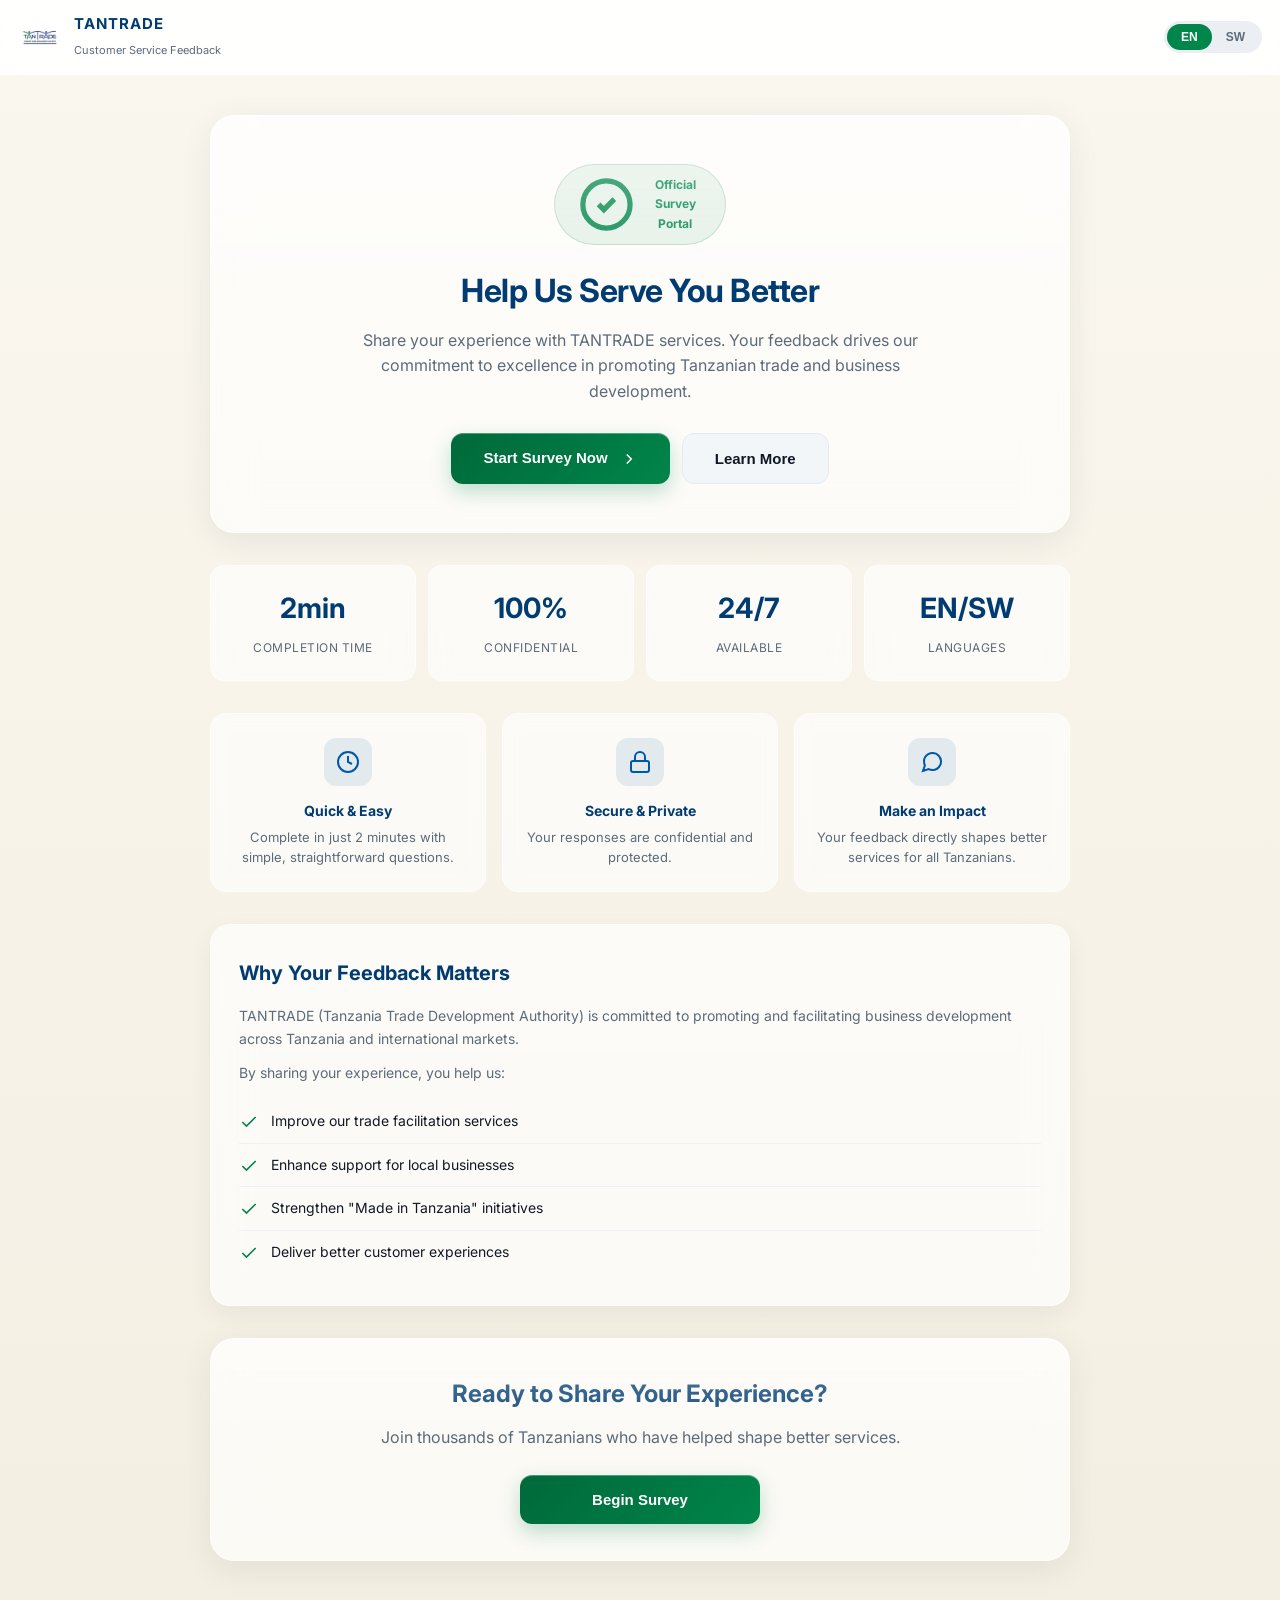
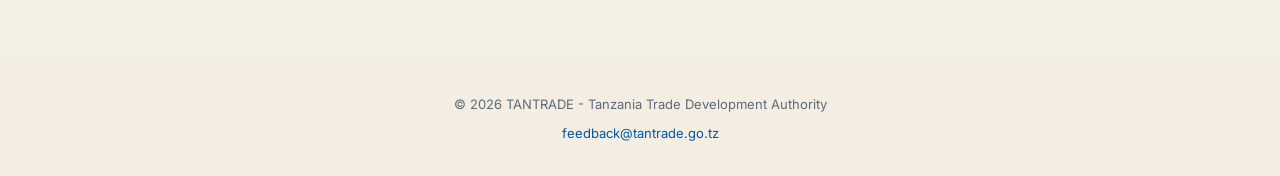
==== index.html @ 0ad1a7ee "Add initial index.html for customer feedback site" ====
<!DOCTYPE html>
<html lang="en">
<head>
<meta charset="UTF-8">
<meta name="viewport" content="width=device-width, initial-scale=1.0">
<title>TANTRADE Customer Feedback | Share Your Experience</title>
<link rel="icon" type="image/png" href="tantrade-logo.png">
<link href="https://fonts.googleapis.com/css2?family=Inter:wght@400;600;700;800&display=swap" rel="stylesheet">
<style>
:root{--blue:#0057a8;--blue-dark:#003c71;--green:#00854a;--ink:#101826;--muted:#5c6b7a;--border:#e3eaf3;--card:#fff}
*{margin:0;padding:0;box-sizing:border-box}
body{font-family:'Inter',sans-serif;background:linear-gradient(180deg,#faf7ef,#f3eee1);min-height:100vh;color:var(--ink);line-height:1.6}

/* Header */
.fb-header{position:sticky;top:0;z-index:50;display:flex;justify-content:space-between;align-items:center;gap:10px;padding:12px 18px;background:rgba(255,255,255,.9);backdrop-filter:blur(12px);border-bottom:1px solid rgba(255,255,255,.6)}
.fb-brand{display:flex;gap:10px;align-items:center}
.fb-logo{width:46px;height:36px;object-fit:contain;background:#fff;border-radius:8px;padding:3px}
.fb-brand b{color:var(--blue-dark);display:block;font-size:15px;letter-spacing:1px}
.fb-brand span{color:var(--muted);font-size:11px}
.lang-toggle{display:flex;background:rgba(0,60,113,.08);border-radius:999px;padding:3px}
.lang-toggle button{border:none;background:transparent;color:var(--muted);font-weight:700;font-size:12px;padding:6px 14px;border-radius:999px;cursor:pointer;transition:.2s}
.lang-toggle button.active{background:var(--green);color:#fff}

/* Main Content */
.landing-main{max-width:900px;margin:0 auto;padding:40px 20px 60px}

/* Hero Section */
.hero{background:rgba(255,255,255,.65);backdrop-filter:blur(20px);border:1px solid rgba(255,255,255,.6);border-radius:24px;padding:48px 32px;text-align:center;box-shadow:0 8px 32px rgba(28,37,48,.08),inset 0 1px 0 rgba(255,255,255,.9);margin-bottom:32px;position:relative;overflow:hidden}
.hero::before{content:'';position:absolute;top:0;left:0;right:0;height:50%;background:linear-gradient(180deg,rgba(255,255,255,.4),transparent);pointer-events:none}
.hero-badge{display:inline-flex;align-items:center;gap:8px;padding:8px 20px;background:rgba(0,133,74,.1);border:1px solid rgba(0,133,74,.2);border-radius:999px;font-size:12px;font-weight:700;color:var(--green);margin-bottom:20px}
.hero h1{font-size:32px;color:var(--blue-dark);margin-bottom:12px;letter-spacing:-.5px;position:relative}
.hero p{font-size:16px;color:var(--muted);max-width:600px;margin:0 auto 28px;position:relative}

/* CTA Buttons */
.cta-group{display:flex;gap:12px;justify-content:center;flex-wrap:wrap;position:relative}
.btn-primary{background:linear-gradient(135deg,#00693b,#00854a);color:#fff;border:none;border-radius:12px;padding:16px 32px;font-size:15px;font-weight:700;cursor:pointer;transition:.25s;box-shadow:0 8px 20px rgba(0,133,74,.25),inset 0 1px 0 rgba(255,255,255,.3)}
.btn-primary:hover{transform:translateY(-2px);box-shadow:0 12px 28px rgba(0,133,74,.35)}
.btn-secondary{background:rgba(241,245,249,.9);color:var(--ink);border:1.5px solid var(--border);border-radius:12px;padding:16px 32px;font-size:15px;font-weight:700;cursor:pointer;transition:.25s}
.btn-secondary:hover{background:#fff;border-color:var(--blue)}

/* Features Grid */
.features{display:grid;grid-template-columns:1fr;margin-bottom:32px;gap:16px}
@media(min-width:640px){.features{grid-template-columns:repeat(3,1fr)}}
.feature-card{background:rgba(255,255,255,.6);backdrop-filter:blur(10px);border:1px solid rgba(255,255,255,.5);border-radius:16px;padding:24px 20px;text-align:center;transition:.25s}
.feature-card:hover{transform:translateY(-3px);box-shadow:0 12px 24px rgba(28,37,48,.08)}
.feature-icon{width:48px;height:48px;margin:0 auto 14px;background:rgba(0,87,168,.1);border-radius:12px;display:flex;align-items:center;justify-content:center;color:var(--blue)}
.feature-icon svg{width:24px;height:24px}
.feature-card h3{font-size:14px;color:var(--blue-dark);margin-bottom:6px}
.feature-card p{font-size:13px;color:var(--muted);line-height:1.5}

/* Info Section */
.info-section{background:rgba(255,255,255,.65);backdrop-filter:blur(20px);border:1px solid rgba(255,255,255,.6);border-radius:20px;padding:32px 28px;margin-bottom:32px;box-shadow:0 8px 24px rgba(28,37,48,.06)}
.info-section h2{font-size:20px;color:var(--blue-dark);margin-bottom:16px}
.info-section p{color:var(--muted);font-size:14px;margin-bottom:12px}
.info-list{list-style:none;margin-top:16px}
.info-list li{display:flex;align-items:flex-start;gap:12px;padding:10px 0;border-bottom:1px solid rgba(227,234,243,.6);font-size:14px;color:var(--ink)}
.info-list li:last-child{border-bottom:none}
.info-list li svg{width:20px;height:20px;color:var(--green);flex:none;margin-top:2px}

/* Stats Row */
.stats-row{display:grid;grid-template-columns:repeat(2,1fr);gap:12px;margin-bottom:32px}
@media(min-width:640px){.stats-row{grid-template-columns:repeat(4,1fr)}}
.stat-card{background:rgba(255,255,255,.6);backdrop-filter:blur(10px);border:1px solid rgba(255,255,255,.5);border-radius:14px;padding:20px 16px;text-align:center}
.stat-card b{display:block;font-size:28px;color:var(--blue-dark);margin-bottom:4px}
.stat-card span{font-size:12px;color:var(--muted);text-transform:uppercase;letter-spacing:.5px}

/* Footer */
.landing-footer{text-align:center;padding:32px 20px;color:var(--muted);font-size:13px;border-top:1px solid rgba(227,234,243,.6);margin-top:40px}
.landing-footer a{color:var(--blue);text-decoration:none}
.landing-footer a:hover{text-decoration:underline}

/* Mobile */
@media(max-width:640px){
  .hero{padding:36px 22px}
  .hero h1{font-size:24px}
  .hero p{font-size:14px}
  .cta-group{flex-direction:column}
  .btn-primary,.btn-secondary{width:100%}
  .info-section{padding:24px 20px}
}
</style>
</head>
<body>

<header class="fb-header">
  <div class="fb-brand">
    <img src="tantrade-logo.png" alt="TANTRADE" class="fb-logo">
    <div>
      <b>TANTRADE</b>
      <span>Customer Service Feedback</span>
    </div>
  </div>
  <div class="lang-toggle">
    <button class="active" onclick="setLang('en')">EN</button>
    <button onclick="setLang('sw')">SW</button>
  </div>
</header>

<main class="landing-main">

  <!-- HERO -->
  <section class="hero">
    <div class="hero-badge">
      <svg viewBox="0 0 24 24" fill="none" stroke="currentColor" stroke-width="2"><path d="M9 12l2 2 4-4m6 2a9 9 0 11-18 0 9 9 0 0118 0z"/></svg>
      <span>Official Survey Portal</span>
    </div>
    <h1 data-i18n="heroTitle">Help Us Serve You Better</h1>
    <p data-i18n="heroSub">Share your experience with TANTRADE services. Your feedback drives our commitment to excellence in promoting Tanzanian trade and business development.</p>
    <div class="cta-group">
      <button class="btn-primary" onclick="startSurvey()">
        <span data-i18n="startBtn">Start Survey Now</span>
        <svg style="display:inline;vertical-align:middle;margin-left:8px;width:18px;height:18px" viewBox="0 0 24 24" fill="none" stroke="currentColor" stroke-width="2"><polyline points="9 18 15 12 9 6"/></svg>
      </button>
      <button class="btn-secondary" onclick="learnMore()" data-i18n="learnBtn">Learn More</button>
    </div>
  </section>

  <!-- STATS -->
  <div class="stats-row">
    <div class="stat-card">
      <b>2min</b>
      <span>Completion Time</span>
    </div>
    <div class="stat-card">
      <b>100%</b>
      <span>Confidential</span>
    </div>
    <div class="stat-card">
      <b>24/7</b>
      <span>Available</span>
    </div>
    <div class="stat-card">
      <b>EN/SW</b>
      <span>Languages</span>
    </div>
  </div>

  <!-- FEATURES -->
  <section class="features">
    <div class="feature-card">
      <div class="feature-icon">
        <svg viewBox="0 0 24 24" fill="none" stroke="currentColor" stroke-width="2"><circle cx="12" cy="12" r="10"/><polyline points="12 6 12 12 16 14"/></svg>
      </div>
      <h3 data-i18n="feat1Title">Quick & Easy</h3>
      <p data-i18n="feat1Desc">Complete in just 2 minutes with simple, straightforward questions.</p>
    </div>
    <div class="feature-card">
      <div class="feature-icon">
        <svg viewBox="0 0 24 24" fill="none" stroke="currentColor" stroke-width="2"><rect x="3" y="11" width="18" height="11" rx="2" ry="2"/><path d="M7 11V7a5 5 0 0110 0v4"/></svg>
      </div>
      <h3 data-i18n="feat2Title">Secure & Private</h3>
      <p data-i18n="feat2Desc">Your responses are confidential and protected.</p>
    </div>
    <div class="feature-card">
      <div class="feature-icon">
        <svg viewBox="0 0 24 24" fill="none" stroke="currentColor" stroke-width="2"><path d="M21 11.5a8.38 8.38 0 01-.9 3.8 8.5 8.5 0 01-7.6 4.7 8.38 8.38 0 01-3.8-.9L3 21l1.9-5.7a8.38 8.38 0 01-.9-3.8 8.5 8.5 0 014.7-7.6 8.38 8.38 0 013.8-.9h.5a8.48 8.48 0 018 8v.5z"/></svg>
      </div>
      <h3 data-i18n="feat3Title">Make an Impact</h3>
      <p data-i18n="feat3Desc">Your feedback directly shapes better services for all Tanzanians.</p>
    </div>
  </section>

  <!-- ABOUT -->
  <section class="info-section">
    <h2 data-i18n="aboutTitle">Why Your Feedback Matters</h2>
    <p data-i18n="aboutP1">TANTRADE (Tanzania Trade Development Authority) is committed to promoting and facilitating business development across Tanzania and international markets.</p>
    <p data-i18n="aboutP2">By sharing your experience, you help us:</p>
    <ul class="info-list">
      <li>
        <svg viewBox="0 0 24 24" fill="none" stroke="currentColor" stroke-width="2"><polyline points="20 6 9 17 4 12"/></svg>
        <span data-i18n="about1">Improve our trade facilitation services</span>
      </li>
      <li>
        <svg viewBox="0 0 24 24" fill="none" stroke="currentColor" stroke-width="2"><polyline points="20 6 9 17 4 12"/></svg>
        <span data-i18n="about2">Enhance support for local businesses</span>
      </li>
      <li>
        <svg viewBox="0 0 24 24" fill="none" stroke="currentColor" stroke-width="2"><polyline points="20 6 9 17 4 12"/></svg>
        <span data-i18n="about3">Strengthen "Made in Tanzania" initiatives</span>
      </li>
      <li>
        <svg viewBox="0 0 24 24" fill="none" stroke="currentColor" stroke-width="2"><polyline points="20 6 9 17 4 12"/></svg>
        <span data-i18n="about4">Deliver better customer experiences</span>
      </li>
    </ul>
  </section>

  <!-- FINAL CTA -->
  <section class="hero" style="padding:36px 28px;margin-bottom:0">
    <h2 style="font-size:24px;color:var(--blue-dark);margin-bottom:12px" data-i18n="finalTitle">Ready to Share Your Experience?</h2>
    <p style="color:var(--muted);margin-bottom:24px" data-i18n="finalSub">Join thousands of Tanzanians who have helped shape better services.</p>
    <button class="btn-primary" onclick="startSurvey()" style="min-width:240px" data-i18n="finalBtn">Begin Survey</button>
  </section>

</main>

<footer class="landing-footer">
  <p>&copy; 2026 TANTRADE - Tanzania Trade Development Authority</p>
  <p style="margin-top:8px"><a href="mailto:feedback@tantrade.go.tz">feedback@tantrade.go.tz</a></p>
</footer>

<script>
// Language toggle
function setLang(lang) {
  document.querySelectorAll('.lang-toggle button').forEach(btn => btn.classList.remove('active'));
  document.getElementById(lang === 'en' ? 'langEn' : 'langSw')?.classList.add('active') || 
    event.target.classList.add('active');
  
  const translations = {
    en: {
      heroTitle: "Help Us Serve You Better",
      heroSub: "Share your experience with TANTRADE services. Your feedback drives our commitment to excellence.",
      startBtn: "Start Survey Now",
      learnBtn: "Learn More",
      feat1Title: "Quick & Easy",
      feat1Desc: "Complete in just 2 minutes with simple, straightforward questions.",
      feat2Title: "Secure & Private",
      feat2Desc: "Your responses are confidential and protected.",
      feat3Title: "Make an Impact",
      feat3Desc: "Your feedback directly shapes better services for all Tanzanians.",
      aboutTitle: "Why Your Feedback Matters",
      aboutP1: "TANTRADE is committed to promoting and facilitating business development across Tanzania.",
      aboutP2: "By sharing your experience, you help us:",
      about1: "Improve our trade facilitation services",
      about2: "Enhance support for local businesses",
      about3: "Strengthen 'Made in Tanzania' initiatives",
      about4: "Deliver better customer experiences",
      finalTitle: "Ready to Share Your Experience?",
      finalSub: "Join thousands of Tanzanians who have helped shape better services.",
      finalBtn: "Begin Survey"
    },
    sw: {
      heroTitle: "Tusaidie Kukuhudumia Vyema",
      heroSub: "Shiriki uzoefu wako na huduma za TANTRADE. Maoni yako yanatuwezesha kuboresha huduma.",
      startBtn: "Anza Utafiti Sasa",
      learnBtn: "Jifunze Zaidi",
      feat1Title: "Haraka na Rahisi",
      feat1Desc: "Kamilisha kwa dakika 2 tu kwa maswali rahisi.",
      feat2Title: "Salama na Faragha",
      feat2Desc: "Majibu yako ni ya siri na yamelindwa.",
      feat3Title: "Fanya Tofauti",
      feat3Desc: "Maoni yako yanaunda huduma bora kwa Watanzania wote.",
      aboutTitle: "Kwa Nini Maoni Yako Yanafaa",
      aboutP1: "TANTRADE imejizatiti kukuza na kurahisisha maendeleo ya biashara Tanzania.",
      aboutP2: "Kwa kushiriki uzoefu wako, unatusaidia:",
      about1: "Kuboresha huduma zetu za urahisishaji biashara",
      about2: "Kuongeza msaada kwa biashara za ndani",
      about3: "Kuidhamini mipango ya 'Made in Tanzania'",
      about4: "Kutoa uzoefu bora kwa wateja",
      finalTitle: "Uko Tayari Kushiriki Uzoefu Wako?",
      finalSub: "Jiunge na maelfu ya Watanzania waliosaidia kuunda huduma bora.",
      finalBtn: "Anza Utafiti"
    }
  };
  
  const t = translations[lang];
  document.querySelectorAll('[data-i18n]').forEach(el => {
    const key = el.getAttribute('data-i18n');
    if (t[key]) {
      if (el.tagName === 'INPUT' || el.tagName === 'TEXTAREA') {
        el.placeholder = t[key];
      } else {
        el.textContent = t[key];
      }
    }
  });
}

// Navigation functions
function startSurvey() {
  window.location.href = 'feedback.html';
}

function learnMore() {
  // Scroll to about section
  document.querySelector('.info-section').scrollIntoView({ behavior: 'smooth' });
}

// Initialize
document.addEventListener('DOMContentLoaded', () => {
  // Add smooth scroll behavior
  document.documentElement.style.scrollBehavior = 'smooth';
});
</script>

</body>
</html>
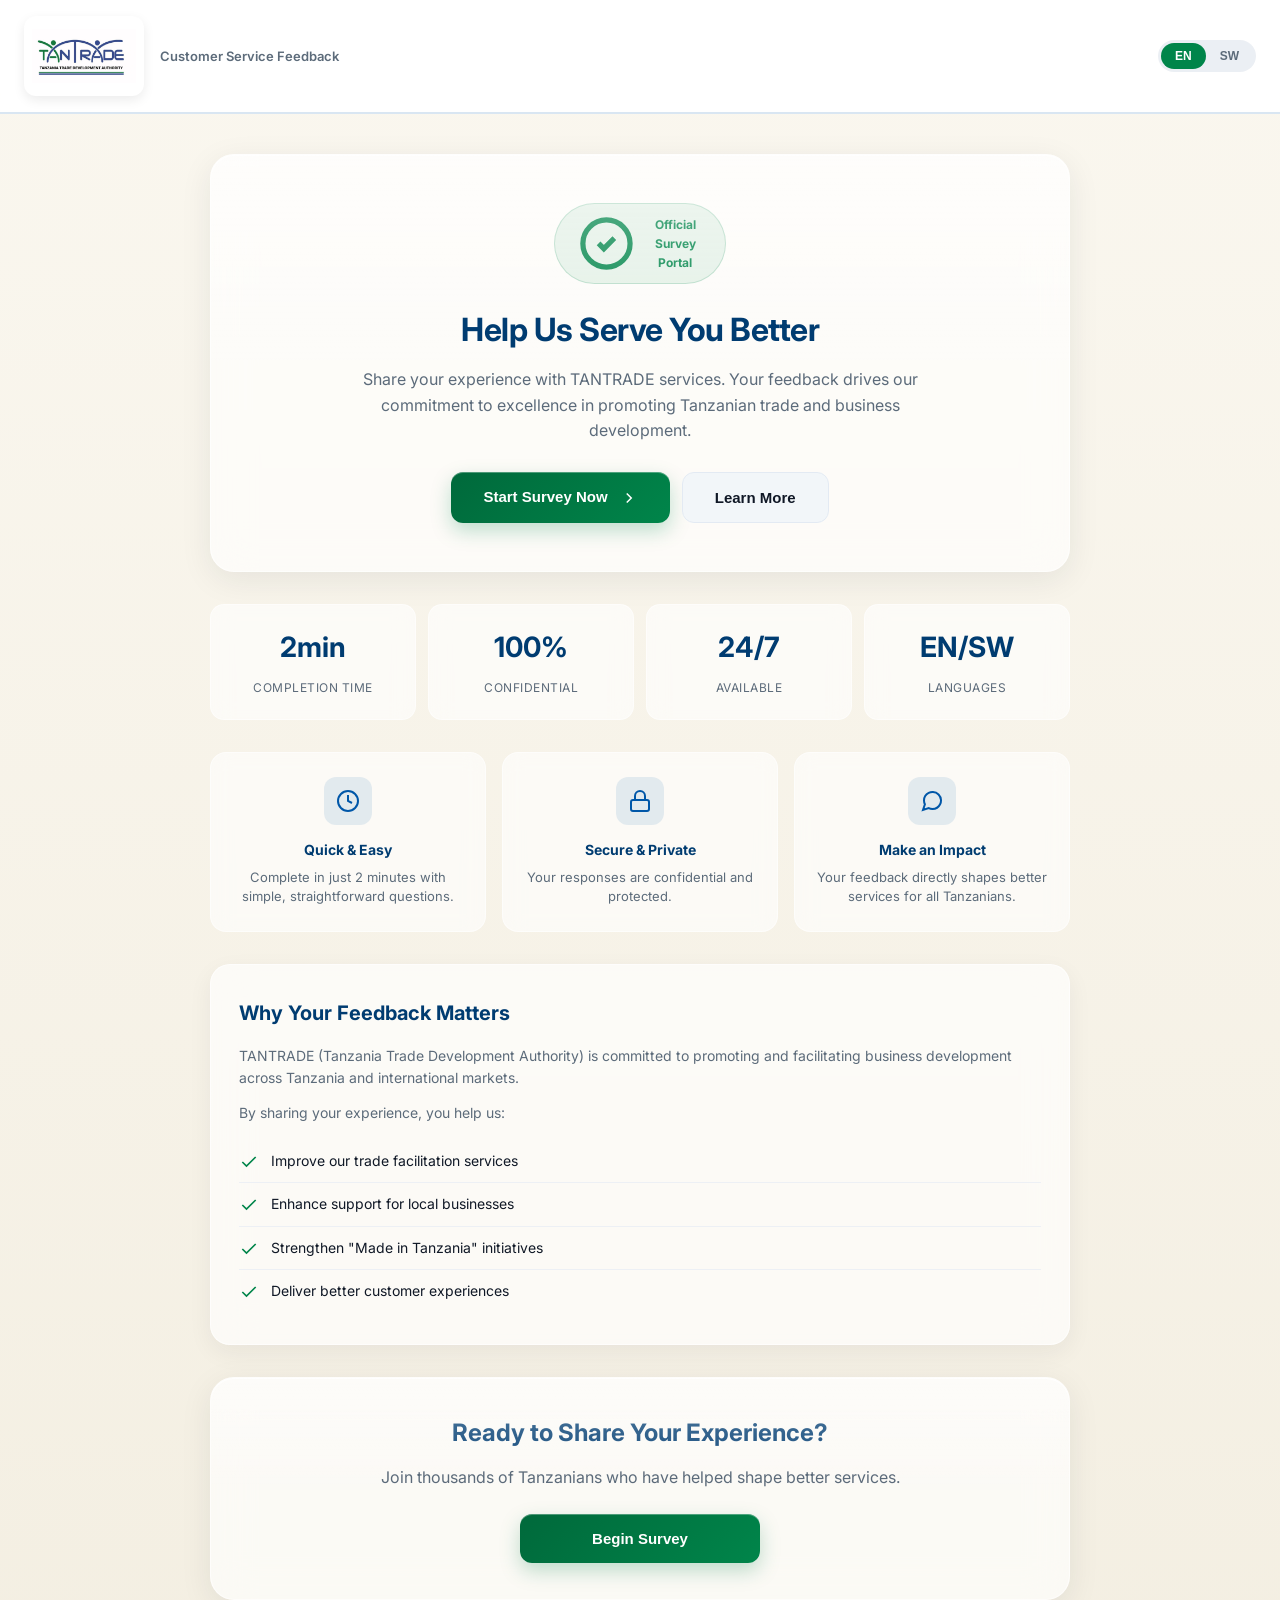
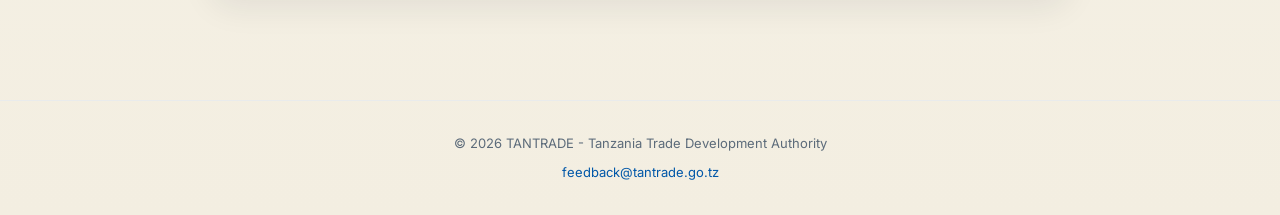
==== commit e4086773: "Enhance header styling and logo presentation Updated header styles and logo dimensions for improved " ====
--- a/index.html
+++ b/index.html
@@ -12,11 +12,11 @@
 body{font-family:'Inter',sans-serif;background:linear-gradient(180deg,#faf7ef,#f3eee1);min-height:100vh;color:var(--ink);line-height:1.6}
 
 /* Header */
-.fb-header{position:sticky;top:0;z-index:50;display:flex;justify-content:space-between;align-items:center;gap:10px;padding:12px 18px;background:rgba(255,255,255,.9);backdrop-filter:blur(12px);border-bottom:1px solid rgba(255,255,255,.6)}
-.fb-brand{display:flex;gap:10px;align-items:center}
-.fb-logo{width:46px;height:36px;object-fit:contain;background:#fff;border-radius:8px;padding:3px}
-.fb-brand b{color:var(--blue-dark);display:block;font-size:15px;letter-spacing:1px}
-.fb-brand span{color:var(--muted);font-size:11px}
+.fb-header{position:sticky;top:0;z-index:50;display:flex;justify-content:space-between;align-items:center;gap:10px;padding:16px 24px;background:rgba(255,255,255,.95);backdrop-filter:blur(12px);border-bottom:2px solid rgba(0,87,168,.15)}
+.fb-brand{display:flex;gap:16px;align-items:center}
+.fb-logo{width:120px;height:80px;object-fit:contain;background:#fff;border-radius:12px;padding:8px;box-shadow:0 4px 12px rgba(0,0,0,.08);transition:transform .25s}
+.fb-logo:hover{transform:scale(1.05)}
+.fb-brand span{color:var(--muted);font-size:13px;font-weight:600}
 .lang-toggle{display:flex;background:rgba(0,60,113,.08);border-radius:999px;padding:3px}
 .lang-toggle button{border:none;background:transparent;color:var(--muted);font-weight:700;font-size:12px;padding:6px 14px;border-radius:999px;cursor:pointer;transition:.2s}
 .lang-toggle button.active{background:var(--green);color:#fff}
@@ -71,6 +71,7 @@
 
 /* Mobile */
 @media(max-width:640px){
+  .fb-logo{width:90px;height:60px;padding:6px}
   .hero{padding:36px 22px}
   .hero h1{font-size:24px}
   .hero p{font-size:14px}
@@ -84,15 +85,12 @@
 
 <header class="fb-header">
   <div class="fb-brand">
-    <img src="tantrade-logo.png" alt="TANTRADE" class="fb-logo">
-    <div>
-      <b>TANTRADE</b>
-      <span>Customer Service Feedback</span>
-    </div>
+    <img src="tantrade-logo.png" alt="TANTRADE - Tanzania Trade Development Authority" class="fb-logo">
+    <span>Customer Service Feedback</span>
   </div>
   <div class="lang-toggle">
-    <button class="active" onclick="setLang('en')">EN</button>
-    <button onclick="setLang('sw')">SW</button>
+    <button id="langEn" class="active" onclick="setLang('en')">EN</button>
+    <button id="langSw" onclick="setLang('sw')">SW</button>
   </div>
 </header>
 
@@ -202,9 +200,12 @@
 <script>
 // Language toggle
 function setLang(lang) {
+  // Remove active class from all buttons
   document.querySelectorAll('.lang-toggle button').forEach(btn => btn.classList.remove('active'));
-  document.getElementById(lang === 'en' ? 'langEn' : 'langSw')?.classList.add('active') || 
-    event.target.classList.add('active');
+  
+  // Add active class to the clicked button
+  const activeBtn = document.getElementById(lang === 'en' ? 'langEn' : 'langSw');
+  if (activeBtn) activeBtn.classList.add('active');
   
   const translations = {
     en: {
@@ -257,11 +258,7 @@
   document.querySelectorAll('[data-i18n]').forEach(el => {
     const key = el.getAttribute('data-i18n');
     if (t[key]) {
-      if (el.tagName === 'INPUT' || el.tagName === 'TEXTAREA') {
-        el.placeholder = t[key];
-      } else {
-        el.textContent = t[key];
-      }
+      el.textContent = t[key];
     }
   });
 }
@@ -272,13 +269,11 @@
 }
 
 function learnMore() {
-  // Scroll to about section
   document.querySelector('.info-section').scrollIntoView({ behavior: 'smooth' });
 }
 
 // Initialize
 document.addEventListener('DOMContentLoaded', () => {
-  // Add smooth scroll behavior
   document.documentElement.style.scrollBehavior = 'smooth';
 });
 </script>
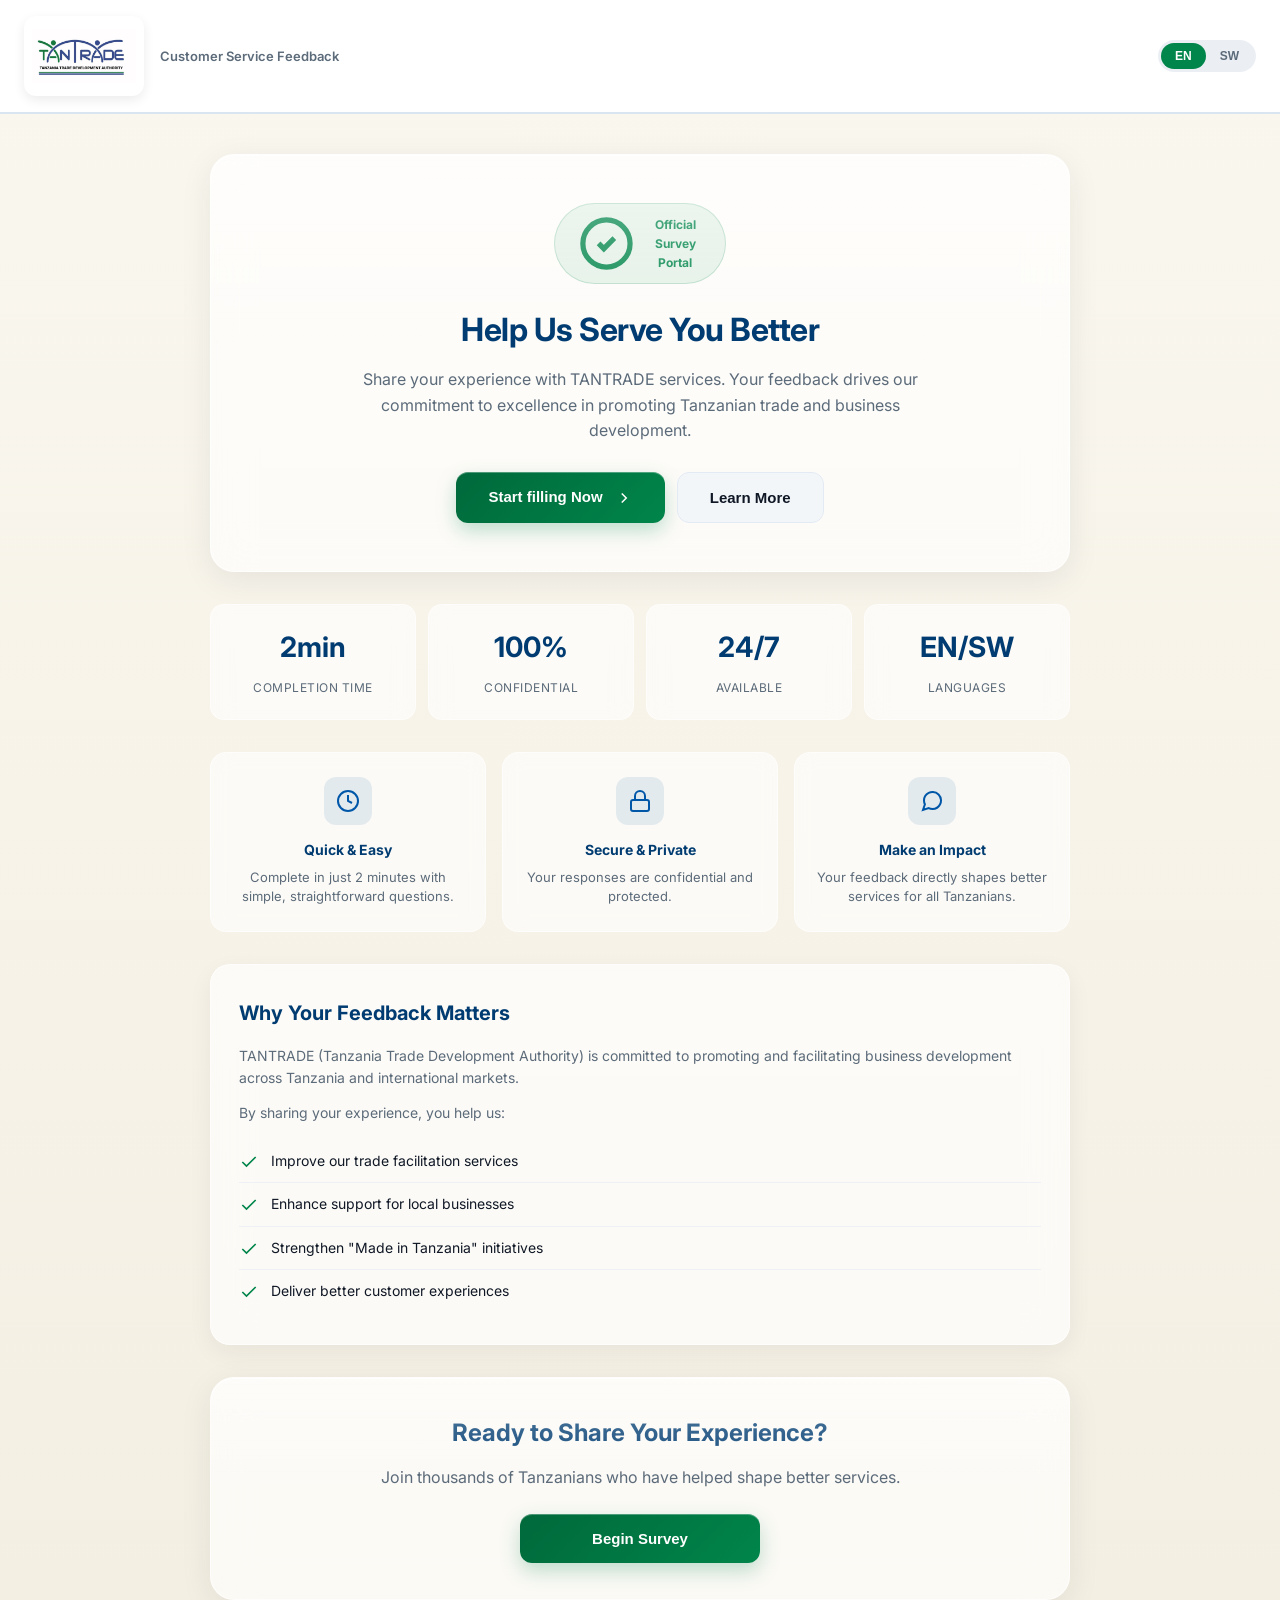
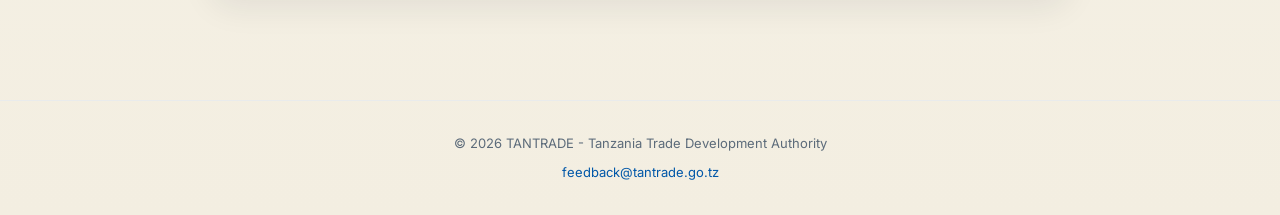
==== commit 3fd450bd: "Update survey button text for clarity" ====
--- a/index.html
+++ b/index.html
@@ -106,7 +106,7 @@
     <p data-i18n="heroSub">Share your experience with TANTRADE services. Your feedback drives our commitment to excellence in promoting Tanzanian trade and business development.</p>
     <div class="cta-group">
       <button class="btn-primary" onclick="startSurvey()">
-        <span data-i18n="startBtn">Start Survey Now</span>
+        <span data-i18n="startBtn">Start filling Now</span>
         <svg style="display:inline;vertical-align:middle;margin-left:8px;width:18px;height:18px" viewBox="0 0 24 24" fill="none" stroke="currentColor" stroke-width="2"><polyline points="9 18 15 12 9 6"/></svg>
       </button>
       <button class="btn-secondary" onclick="learnMore()" data-i18n="learnBtn">Learn More</button>
@@ -233,7 +233,7 @@
     sw: {
       heroTitle: "Tusaidie Kukuhudumia Vyema",
       heroSub: "Shiriki uzoefu wako na huduma za TANTRADE. Maoni yako yanatuwezesha kuboresha huduma.",
-      startBtn: "Anza Utafiti Sasa",
+      startBtn: "Anza kujaza Sasa",
       learnBtn: "Jifunze Zaidi",
       feat1Title: "Haraka na Rahisi",
       feat1Desc: "Kamilisha kwa dakika 2 tu kwa maswali rahisi.",
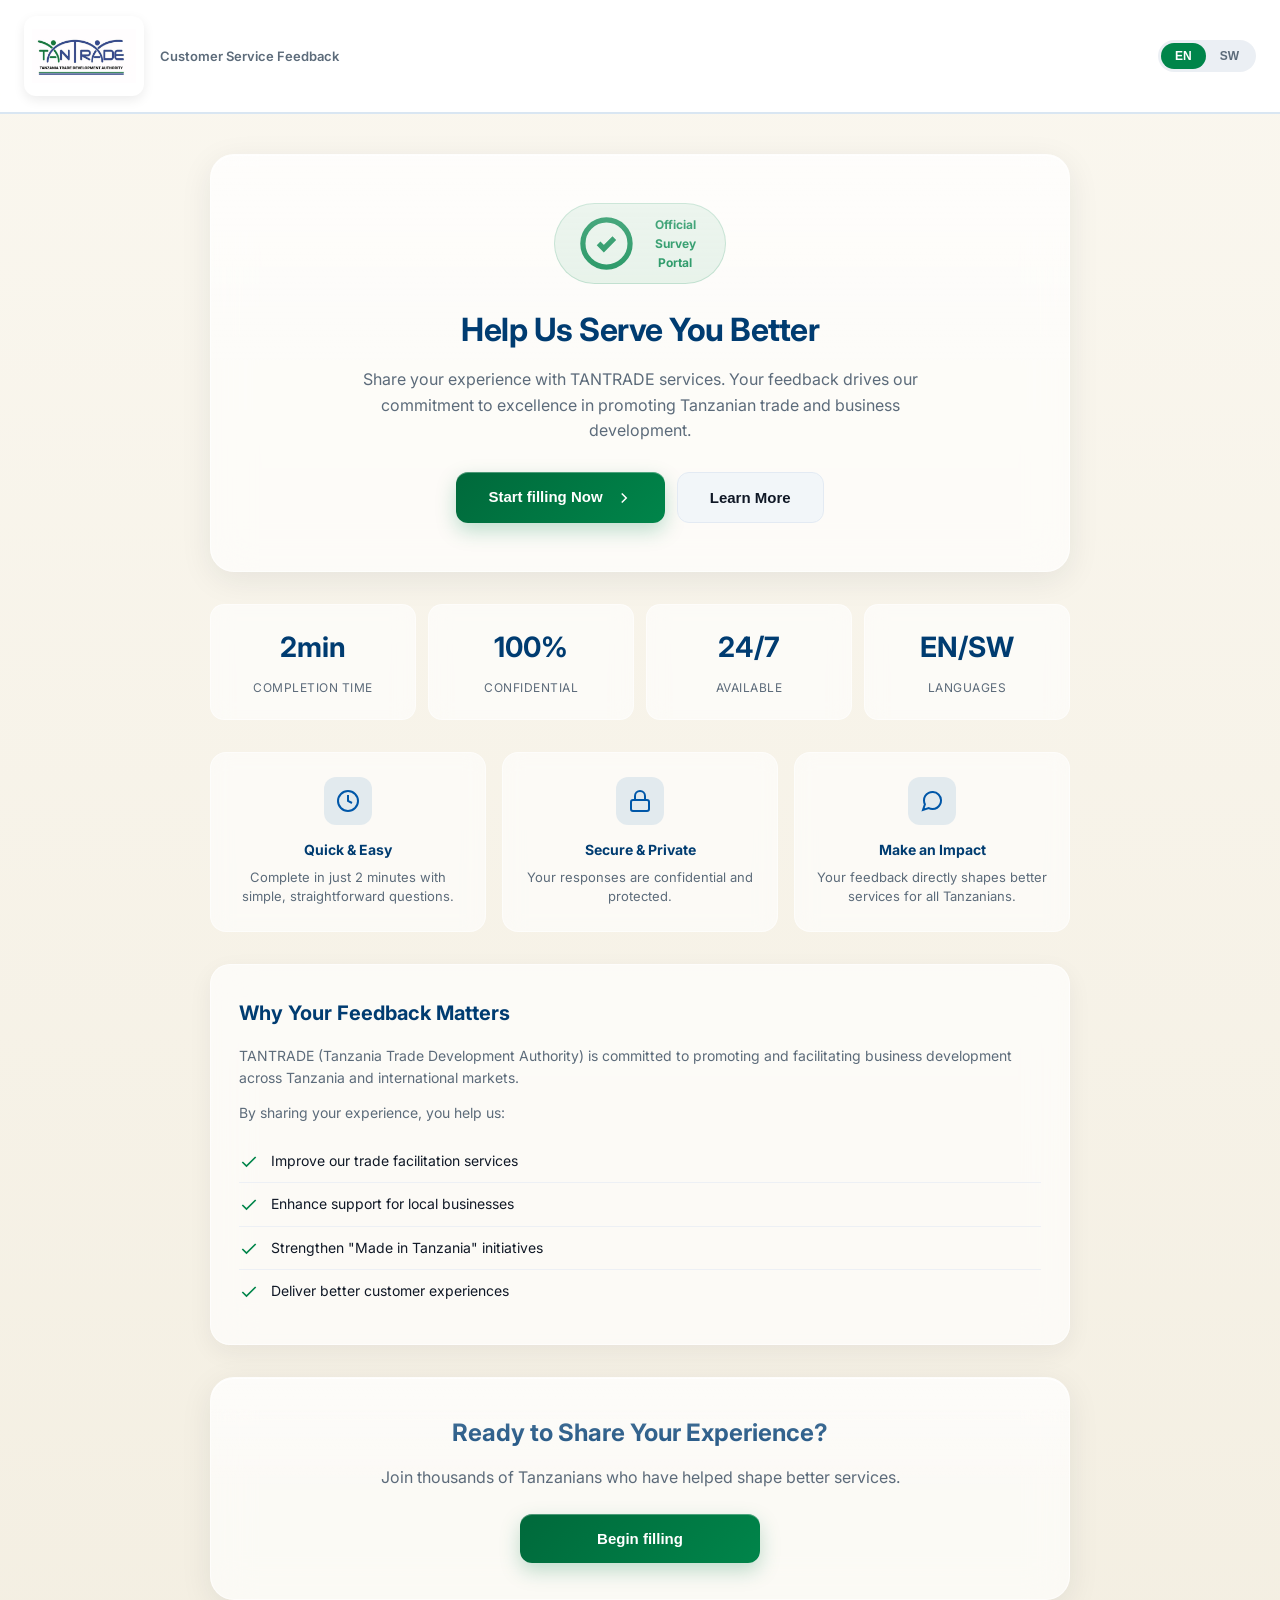
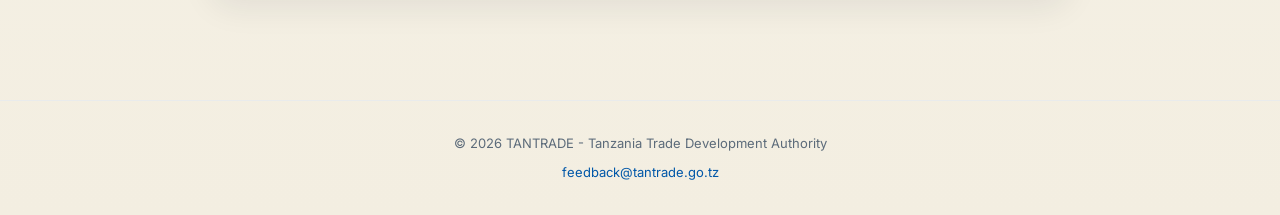
==== commit cc440a76: "Update button text for survey initiation" ====
--- a/index.html
+++ b/index.html
@@ -187,7 +187,7 @@
   <section class="hero" style="padding:36px 28px;margin-bottom:0">
     <h2 style="font-size:24px;color:var(--blue-dark);margin-bottom:12px" data-i18n="finalTitle">Ready to Share Your Experience?</h2>
     <p style="color:var(--muted);margin-bottom:24px" data-i18n="finalSub">Join thousands of Tanzanians who have helped shape better services.</p>
-    <button class="btn-primary" onclick="startSurvey()" style="min-width:240px" data-i18n="finalBtn">Begin Survey</button>
+    <button class="btn-primary" onclick="startSurvey()" style="min-width:240px" data-i18n="finalBtn">Begin filling</button>
   </section>
 
 </main>
@@ -250,7 +250,7 @@
       about4: "Kutoa uzoefu bora kwa wateja",
       finalTitle: "Uko Tayari Kushiriki Uzoefu Wako?",
       finalSub: "Jiunge na maelfu ya Watanzania waliosaidia kuunda huduma bora.",
-      finalBtn: "Anza Utafiti"
+      finalBtn: "Anza kujaza"
     }
   };
   
